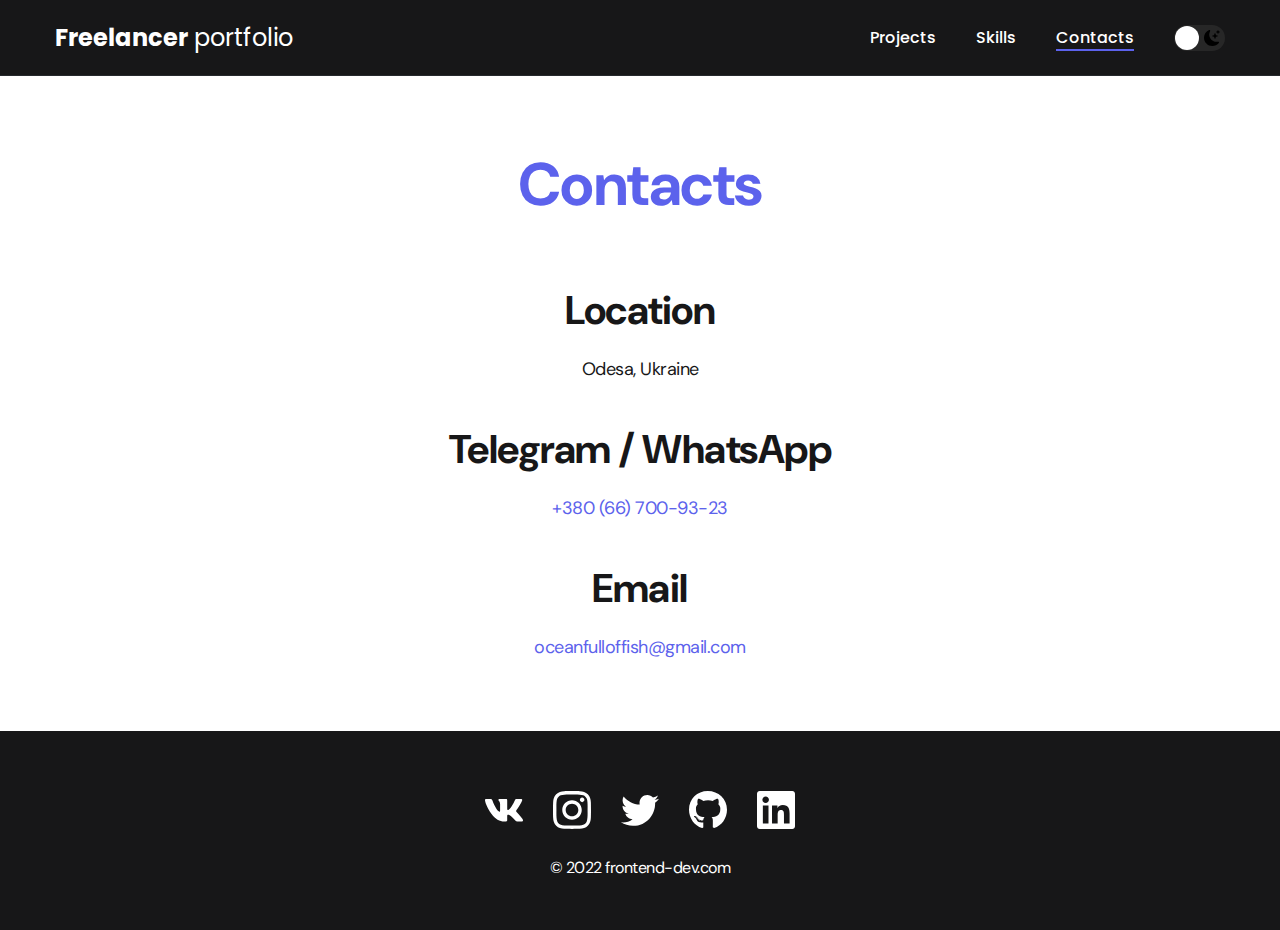
==== contacts.html @ 63f6295b "Project have been finished" ====
<!DOCTYPE html>
<html lang="en">
  <head>
    <meta charset="UTF-8" />
    <meta name="viewport" content="width=device-width, initial-scale=1.0" />
    <title>Freelancer Portfolio</title>
    <link
      rel="shortcut icon"
      href="./src/img/favicon/favicon.svg"
      type="image/x-icon"
    />
    <link rel="stylesheet" href="./src/css/main.css" />
  </head>
  <body>
    <nav class="nav">
      <div class="container">
        <div class="nav-row">
          <a class="logo" href="./index.html"
            ><strong>Freelancer</strong> portfolio</a
          >
          <button class="dark-mode-btn">
            <img
              class="dark-mode-btn__icon"
              src="./src/img/icons/Sun.svg"
              alt=""
            />
            <img
              class="dark-mode-btn__icon"
              src="./src/img/icons/Moon.svg"
              alt=""
            />
          </button>
          <ul class="nav-list">
            <li class="nav__list-item">
              <a href="./index.html" class="nav__list-link">Projects</a>
            </li>
            <li class="nav__list-item">
              <a href="./skills.html" class="nav__list-link">Skills</a>
            </li>
            <li class="nav__list-item">
              <a
                href="./contacts.html"
                class="nav__list-link nav__list-link--active"
                >Contacts</a
              >
            </li>
          </ul>
        </div>
      </div>
    </nav>
    <main class="section">
      <div class="container">
        <h2 class="title-1">Contacts</h2>
        <ul class="content-list">
          <li class="content-list-item">
            <h2 class="title-2">Location</h2>
            <p>Odesa, Ukraine</p>
          </li>
          <li class="content-list-item">
            <h2 class="title-2">Telegram / WhatsApp</h2>
            <p><a href="tel:+380667009323">+380 (66) 700-93-23</a></p>
          </li>
          <li class="content-list-item">
            <h2 class="title-2">Email</h2>
            <p>
              <a href="mailto:oceanfulloffish@gmail.com"
                >oceanfulloffish@gmail.com</a
              >
            </p>
          </li>
        </ul>
      </div>
    </main>
    <footer class="footer">
      <div class="container">
        <div class="footer__wrapper">
          <ul class="social">
            <li class="social__item">
              <a href=""><img src="./src/img/footer/icons/vk.svg" alt="" /></a>
            </li>
            <li class="social__item">
              <a href=""
                ><img src="./src/img/footer/icons/instagram.svg" alt=""
              /></a>
            </li>
            <li class="social__item">
              <a href=""
                ><img src="./src/img/footer/icons/twitter.svg" alt=""
              /></a>
            </li>
            <li class="social__item">
              <a href=""
                ><img src="./src/img/footer/icons/gitHub.svg" alt=""
              /></a>
            </li>
            <li class="social__item">
              <a href=""
                ><img src="./src/img/footer/icons/linkedIn.svg" alt=""
              /></a>
            </li>
          </ul>
          <div class="copiright">
            <p class="copiright__text">© 2022 frontend-dev.com</p>
          </div>
        </div>
      </div>
    </footer>
    <script src="./src/js/main.js"></script>
  </body>
</html>
---- src/css/main.css ----
@import url(./reset.css);
@import url("https://fonts.googleapis.com/css2?family=DM+Sans:opsz,wght@9..40,400;9..40,500;9..40,700&family=Poppins:wght@400;500;700&display=swap");
/* font-family: 'DM Sans', sans-serif;
font-family: 'Poppins', sans-serif; */

:root {
  --black: #171718;
  --black-border: #26292d;
  --white: #fff !important;
  --purple: #5c62ec;
  --btn-hover: #4448b0;
  --text-color: var(--white);
  --page-text-color: var(--black);
  --dark-bg: var(--black);
  --dark-border: var(--black-border);
  --header-text: var(--white);
  --accent: var(--purple);

  /* Light mode */
  --page-bg: var(--white);
  --text-color: var(--black);

  --project-card-bg: var(--white);
  --project-card-text: var(--black);
  --box-shadow: 0px 5px 35px rgba(0, 0, 0, 0.25);
}

.dark {
  --page-bg: #252525;
  --text-color: var(--white);
  --project-card-bg: var(--black);
  --project-card-text: var(--white);
  --box-shadow: 0px 5px 35px rgba(0, 0, 0, 0.8);
}

html {
  scroll-behavior: smooth;
}
html,
body {
  font-family: "DM Sans", sans-serif;
  letter-spacing: -0.5px;
  color: var(--page-text-color);
  min-height: 100vh;
  background-color: var(--page-bg);
  color: var(--text-color);
  display: flex;
  flex-direction: column;
}
.container {
  max-width: 1200px;
  padding: 0 15px;
  margin: 0 auto;
}

.none {
  display: none !important;
}

/* header */
.nav {
  background-color: var(--dark-bg);
  color: var(--white);
  padding: 20px 0;
  border-bottom: 1px solid var(--dark-border);
  letter-spacing: normal;
}

.nav-row {
  display: flex;
  justify-content: flex-end;
  align-items: center;
  column-gap: 40px;
  row-gap: 20px;
  flex-wrap: wrap;
}
.logo {
  color: var(--header-text);
  font-size: 24px;
  margin-right: auto;
  font-family: "Poppins", sans-serif;
}
.logo strong {
  font-weight: 700;
}
.nav-list {
  display: flex;
  align-items: center;
  column-gap: 40px;
  row-gap: 10px;
  font-size: 16px;
  font-family: "Poppins", sans-serif;
  font-weight: 500;
}
.nav__list-link {
  color: var(--header-text);
  transition: opacity 0.2s ease-in;
}
.nav__list-link:hover {
  opacity: 0.8;
}
.nav__list-link--active {
  position: relative;
}
.nav__list-link--active::before {
  position: absolute;
  left: 0;
  top: 100%;
  content: "";
  height: 2px;
  width: 100%;
  background-color: var(--accent);
}
.dark-mode-btn {
  display: flex;
  position: relative;
  order: 1;
  justify-content: space-between;
  border-radius: 50px;
  padding: 5px;
  width: 51px;
  height: 26px;
  background-color: #272727;
}
.dark-mode-btn::before {
  content: "";
  position: absolute;
  display: block;
  width: 24px;
  height: 24px;
  top: 1px;
  transition: left 0.3s ease-in-out;
  left: 1px;
  border-radius: 50%;
  background-color: var(--white);
}
.dark-mode-btn--active::before {
  left: 26px;
}
.dark-mode-btn__icon {
  z-index: 2;
}
.header {
  display: flex;
  justify-content: center;
  align-items: center;
  padding: 40px 0;
  min-height: 695px;
  text-align: center;
  background-image: url(../img/header/bg/Abstract-bg.png);
  background-repeat: no-repeat;
  background-position: center;
  background-size: auto;
  background-color: var(--dark-bg);
  color: var(--header-text);
}
.header__wrapper {
  max-width: 660px;
  padding: 0 15px;
}
.header__title {
  font-size: 40px;
  font-weight: 700;
  line-height: 140%;
  margin-bottom: 20px;
}
.header__title strong {
  font-size: 60px;
}
.header__title em {
  font-style: normal;
  color: var(--accent);
}
.header__text {
  margin-bottom: 40px;
  font-size: 18px;
  font-weight: 500;
  line-height: 24px;
}
.header__text p + p {
  margin-top: 1em;
}
.btn {
  display: inline-block;
  border-radius: 5px;
  color: var(--text-color);
  background-color: var(--accent);
  transition: all 0.2s ease-in;
  color: var(--white);
  padding: 12px 28px;
  font-size: 16px;
  font-weight: 500;
  line-height: 24px; /* 150% */
  letter-spacing: 0.15px;
}
.btn:hover {
  background-color: var(--btn-hover);
}
.btn:active {
  position: relative;
  top: 1px;
}
.btn-outline {
  height: 48px;
  border: 1px solid var(--black);
  font-size: 16px;
  font-weight: 500;
  line-height: 24px; /* 150% */
  border-radius: 5px;
  background-color: var(--white);
  display: flex;
  column-gap: 10px;
  align-items: center;
  transition: opacity 0.2s ease-in;
  padding: 12px 20px;
  color: var(--black);
}
.btn-outline:hover {
  opacity: 0.8;
}
.btn-outline:active {
  position: relative;
  top: 1px;
}

/* general */

/* section projects */
.section {
  padding: 70px 0;
}
.title-1 {
  margin-bottom: 60px;
  font-size: 60px;
  color: var(--accent);
  text-align: center;
  font-weight: 700;
  line-height: 130%; /* 78px */
}
.title-2 {
  font-size: 40px;
  line-height: 1.3;
  margin-bottom: 20px;
  font-weight: 700;
}
.projects {
  display: flex;
  flex-wrap: wrap;
  justify-content: center;
  column-gap: 30px;
  row-gap: 30px;
}
.project__img {
  width: 370px;
  height: 278px;
  border-radius: 10px;
}
.project {
  max-width: 370px;
  background-color: var(--project-card-bg);
  transition: scale 0.2s ease-in-out;
  box-shadow: var(--box-shadow);
  border-radius: 10px;
}
.project:hover {
  scale: 1.1;
}
.project__title {
  font-size: 24px;
  padding: 15px 20px 25px;
  color: var(--project-card-text);
  font-weight: 700;
  line-height: 130%; /* 31.2px */
}
.project-details {
  max-width: 865px;
  margin: 0 auto;
  display: flex;
  flex-direction: column;
  align-items: center;
}
.project-details__cover {
  max-width: 100%;
  box-shadow: 0px 5px 35px 0px rgba(0, 0, 0, 0.25);
  border-radius: 10px;
  margin-bottom: 40px;
}
.project-details__desc {
  font-size: 24px;
  margin-bottom: 30px;
  text-align: center;
  font-weight: 700;
  line-height: 130%; /* 31.2px */
}

.content-list {
  max-width: 570px;
  margin: 0 auto;
  display: flex;
  flex-direction: column;
  row-gap: 40px;
  align-items: center;
  text-align: center;
}
.content-list a {
  color: var(--accent);
}
.content-list-item {
  font-size: 18px;
  line-height: 1.5;
}
.content-list-item p + p {
  margin-top: 0.5em;
}

/* footer */
.footer {
  background-color: var(--dark-bg);
  padding: 60px 0 50px;
  margin-top: auto;
  color: var(--text-color);
}
.footer__wrapper {
  display: flex;
  flex-direction: column;
  align-items: center;
  row-gap: 27px;
}
.social {
  display: flex;
  column-gap: 30px;
  align-items: center;
}
.copiright p + p {
  margin-top: 0.5em;
}
.copiright__text {
  font-size: 16px;
  color: var(--white) !important;
  line-height: 150%; /* 24px */
}

@media (max-width: 620px) {
  .header {
    min-height: unset;
  }
  .header__title {
    font-size: 30px;
  }
  .header__title strong {
    font-size: 40px;
  }
  .section {
    padding: 40px 0;
  }
  .title-1 {
    margin-bottom: 30px;
    font-size: 40px;
  }
  .project__title {
    font-size: 22px;
  }
  .title-2 {
    font-size: 30px;
    margin-bottom: 14px;
  }
  .content-list {
    row-gap: 26px;
  }
  .content-list-item {
    font-size: 16px;
  }
  .project-details__desc {
    font-size: 20px;
    margin-bottom: 20px;
  }
  .footer {
    padding: 40px 0 30px;
  }
  .social {
    column-gap: 20px;
  }
  .footer__wrapper {
    row-gap: 20px;
  }
  .social__item {
    width: 28px;
  }
  .nav-row {
    justify-content: space-between;
  }
  .dark-mode-btn {
    order: 0;
  }
}
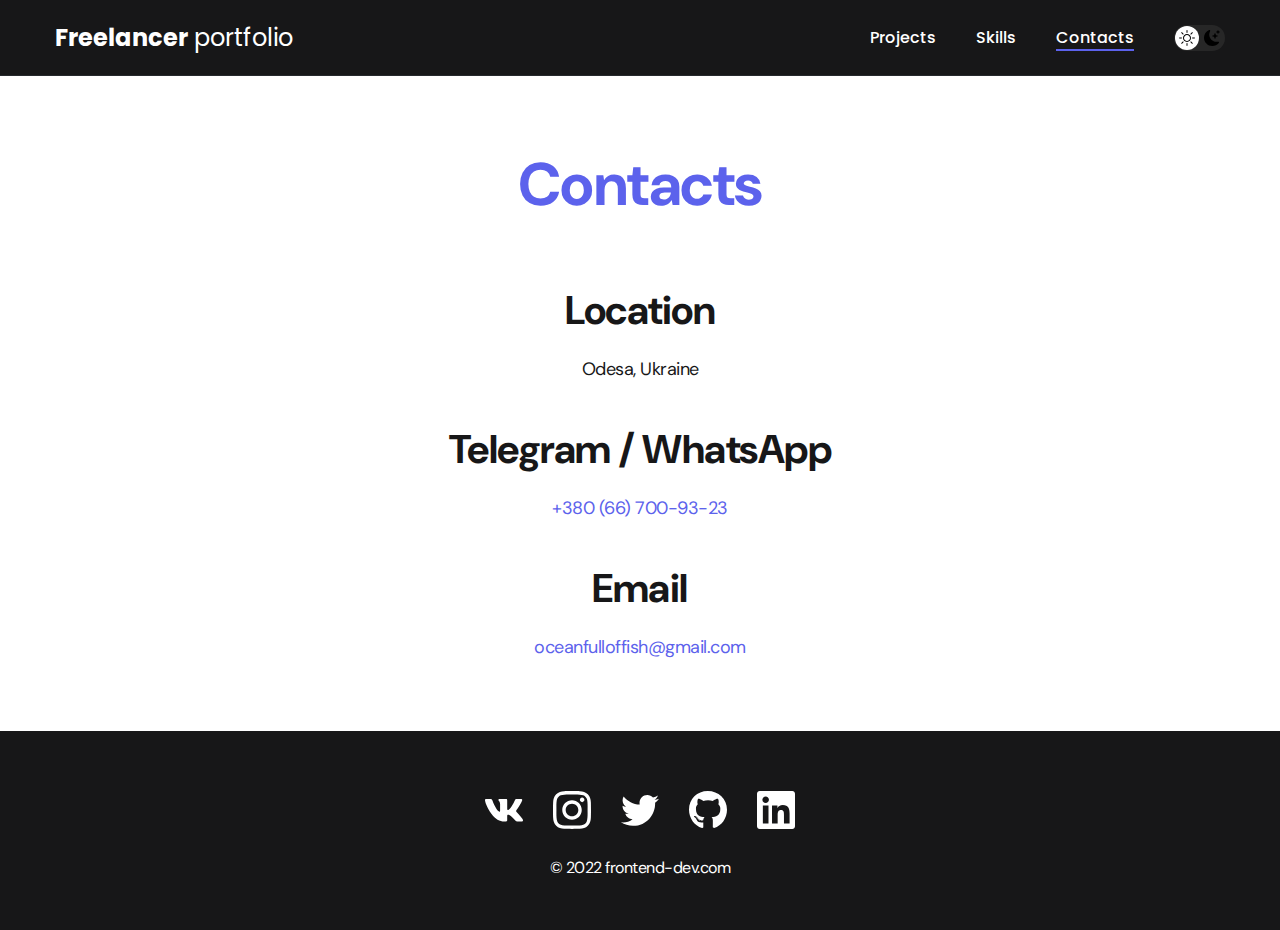
==== commit 64361c8c: "1.2 version" ====
--- a/contacts.html
+++ b/contacts.html
@@ -21,7 +21,7 @@
           <button class="dark-mode-btn">
             <img
               class="dark-mode-btn__icon"
-              src="./src/img/icons/Sun.svg"
+              src="./src/img/icons/sun.svg"
               alt=""
             />
             <img
